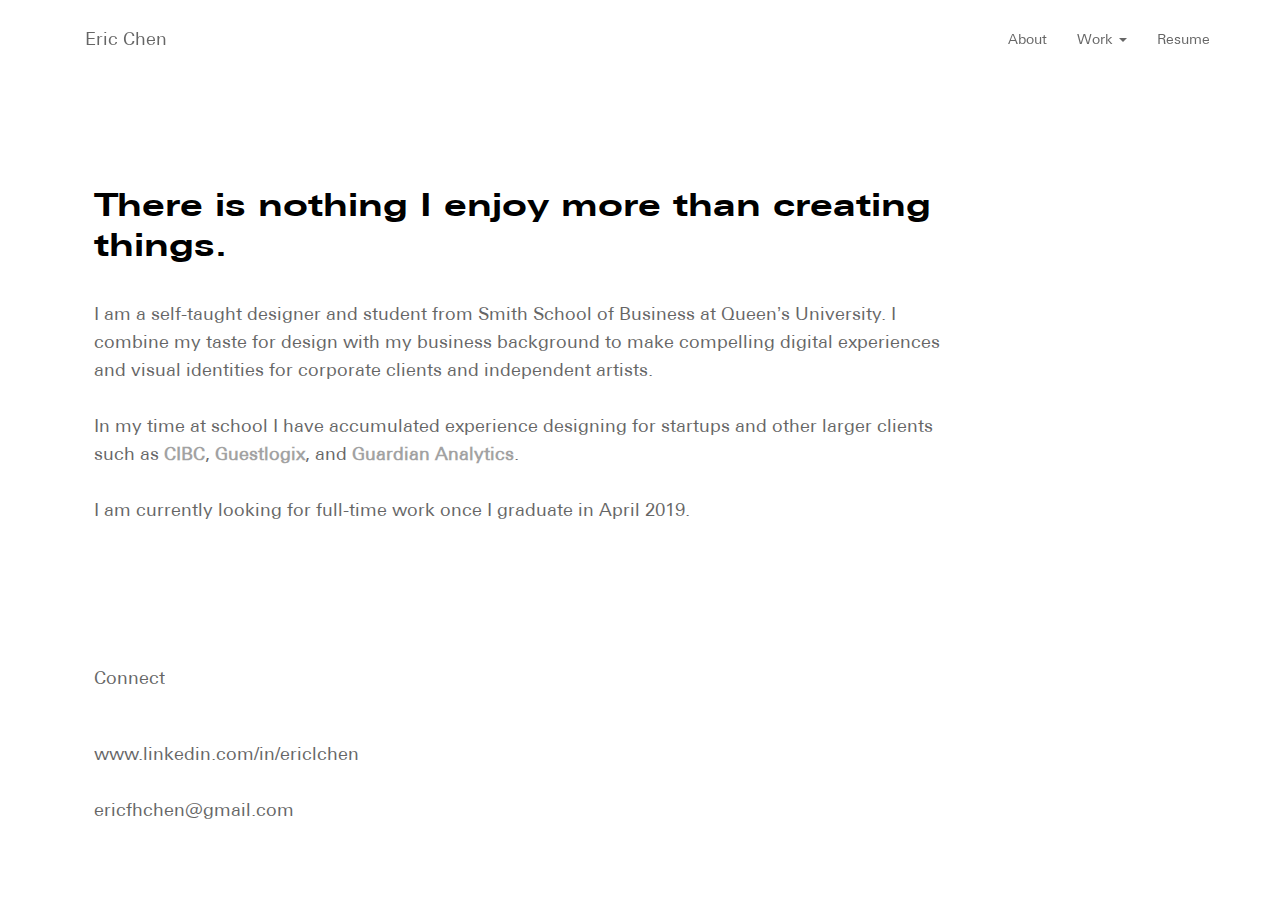
==== about.html @ c555c99b "FINAL V" ====
<!DOCTYPE html>
<html>
<head>
	<title>About – Eric Chen</title>

	<!-- css -->
	<link rel="stylesheet" href="https://maxcdn.bootstrapcdn.com/font-awesome/4.5.0/css/font-awesome.min.css">
	<link rel="stylesheet" type="text/css" href="css/bootstrap.min.css">

	<!-- viewport -->
	<meta name="viewport" content="width=device-width, initial-scale=1, maximum-scale=1">

	<!-- font -->
	<link href="css/font-face.css" rel="stylesheet">

	<!-- emoji -->
	<link href="https://afeld.github.io/emoji-css/emoji.css" rel="stylesheet">

	<!-- custom css -->
	<link rel="stylesheet" type="text/css" href="css/styles.css">

	<!-- favicon -->
	<link rel="shortcut icon" href="favicon.png">

	<style type="text/css">body{background-color: #ffffff}</style>

</head>
<body>

<!-- nav desktop -->	
	<nav id="navbar" class="nav navbar-fixed-top hidden-sm hidden-xs">
		<div class="container">
			<div class="navbar-header">
				<a class="navbar-brand transition" href="/">Eric Chen</a>
			</div>
			<!-- <li class="nav-item">
		        <a class="nav-link transition" href="about.html">About</a>
		    </li> -->
			<ul class="nav navbar-nav navbar-right">
				<li role="presentation"><a class="transition" href="about">About</a></li>
				<li class="dropdown" role="presentation"><a data-toggle="dropdown" class="transition dropdown-toggle" href="#work">Work <b class="caret"></b></a>
					<ul class="dropdown-menu">
						<li><a class="transition" href="smithspace">SmithSPACE</a></li>
						<li><a class="transition" href="guestlogix">Guestlogix</a></li>
						<li><a class="transition" href="lucy">LUCY</a></li>
						<li><a class="transition" href="for">FOR</a></li>
						<li><a class="transition" href="lw">LOSERS WEEPERS</a></li>
						<li><a class="transition" href="oligarchy">OLIGARCHY</a></li>
					</ul>
				</li>
				<li role="presentation"><a href="eric-chen-resume.pdf" target="_blank">Resume</a></li>
			</ul>
		</div>
	</nav>
<!-- end nav desktop -->

<!-- nav mobile -->
	<!-- The overlay -->
	<div id="myNav" class="overlay visible-sm visible-xs">

	  <!-- Button to close the overlay navigation -->
	  <a href="javascript:void(0)" class="closebtn displayaz" onclick="closeNav()">&times;</a>

	<!-- Overlay content -->
	  <div class="overlay-content">
	    <a class="transition displayaz" href="">Home</a>
	    <a class="transition displayaz" href="about">About</a>
	    <a id="mob-work" class="displayaz">Work</a>
	    	<ul id="mob-work-dropdown">
	    		<li><a class="transition" href="smithspace">SmithSPACE</a></li>
				<li><a class="transition" href="guestlogix">Guestlogix</a></li>
				<li><a class="transition" href="lucy">LUCY</a></li>
				<li><a class="transition" href="for">FOR</a></li>
				<li><a class="transition" href="lw">LOSERS WEEPERS</a></li>
				<li><a class="transition" href="oligarchy">OLIGARCHY</a></li>
	    	</ul>
	    <a class="transition displayaz" href="eric-chen-resume.pdf" target="_blank">Resume</a>
	  </div>

	</div>

	<!-- Use any element to open/show the overlay navigation menu -->
	<span onclick="openNav()" id="menuButton" class="hidden-lg hidden-md visible-xs visible-sm">
		<div class="bar1"></div>
		<div class="bar2"></div>
	</span>
<!-- end nav mobile -->

<!-- Main Content (About) -->
<div class="spacer-sm visible-xs"></div>		
<div class="spacer-md hidden-xs"></div>
		<div class="about container">
				<div class="inner-content">
					<div>
						<div class="section-title">
							<h1>There is nothing I enjoy more than creating things.</h1>
						</div>
						<p class="mute">I am a self-taught designer and student from Smith School of Business at Queen<span style="font-family: sans-serif;">’</span>s University. I combine my taste for design with my business background to make compelling digital experiences and visual identities for corporate clients and independent artists.</p> 
						<p class="mute">In my time at school I have accumulated experience designing for startups and other larger clients such as <b><a href="https://www.cibc.com" target="_blank">CIBC</a></b>, <b><a href="https://www.guestlogix.com/" target="_blank">Guestlogix</a></b>, and <b><a href="https://guardiananalytics.com/" target="_blank">Guardian Analytics</a></b>.</p>
						<p class="mute">I am currently looking for full-time work once I graduate in April 2019.</p>
						

						<!-- <a class="link link-hover" href="https://medium.com/@ericlchen" target="_blank">Read more of my writing on Medium </a> -->
						<!-- <div class="icon-row">
							<a href="https://www.linkedin.com/in/ericlchen" target="_blank" class="icon-linkedin"></a>
							<a href="mailto:ericfhchen@gmail.com?Subject=Hello!" target="_blank" class="icon-mail"></a>
							<a href="https://medium.com/@ericlchen" target="_blank" class="icon-medium"></a>	
						</div>		 -->

						<div class="spacer-sm"></div>

						<p class="mute">Connect</p>
						<br>
						<p>
							<a href="https://www.linkedin.com/in/ericlchen" target="_blank">www.linkedin.com/in/ericlchen</a>
							<br><br>
							<a href="mailto:ericfhchen@gmail.com">ericfhchen@gmail.com</a>
						</p>
		
						
						


					</div>

				</div>
		</div>


		</div>

<!-- End Main Content (About) -->

<div class="spacer-xs visible-xs"></div>		
<div class="spacer-xs visible-xs"></div>		

<!-- Footer -->
<div id="footer">

</div>	
<!-- End Footer -->

<!-- JQuery & JS -->
<script type="text/javascript" src="js/jquery-3.1.0.min.js"></script>
<script type="text/javascript" src="js/bootstrap.min.js"></script>
<script type="text/javascript" src="js/nav.js"></script>
<script type="text/javascript" src="js/js.js"></script>

</body>
</html>
---- css/font-face.css ----
/*Body Light*/
@font-face {
	font-family: 'body-light-ext';
	src: url(../fonts/body-light-ext.woff);
}

/*Body Regular*/
@font-face {
	font-family: 'body-regular';
	src: url(../fonts/body-regular.woff);
}

/*Body Medium*/
@font-face {
	font-family: 'body-regular-ext';
	src: url(../fonts/body-regular-ext.woff);
}


/*Body Bold*/
@font-face {
	font-family: 'body-bold-ext';
	src: url(../fonts/body-bold-ext.woff);
}
---- css/styles.css ----
/*Global CSS*/
body {
	font-family: body-regular, 'Roboto', sans-serif;
    background-color: #000000;
    z-index: 1;
    color: #ffffff;
}

.spacer-xs {
    height: 1em;
    pointer-events: none;
}

.spacer-sm {
    height: 8em;
    pointer-events: none;
}

.spacer-md {
    height: 12em;
    pointer-events: none;
}

.spacer-lg {
    height: 16em;
    pointer-events: none;
}

.spacer-xl {
    height: 20em;
    pointer-events: none;
}

@white: #ffffff;

/*Icons*/
.icon-linkedin {
    background-image: url("../icons/linkedin.svg");
    background-size: cover;
    background-repeat: no-repeat;
    height: 36px;
    width: 36px;
    display: inline-block;
    margin-right: 16px;
}

.icon-mail {
    background-image: url("../icons/mail.svg");
    background-size: cover;
    background-repeat: no-repeat;
    height: 36px;
    width: 36px;
    display: inline-block;
    margin-right: 16px;
}

.icon-medium {
    background-image: url("../icons/medium.svg");
    background-size: cover;
    background-repeat: no-repeat;
    height: 36px;
    width: 36px;
    display: inline-block;
    margin-right: 16px;
}

/*Fade Transition*/
.container {
    animation: myfadeInAnimation 0.4s;
}

@keyframe myfadeInAnimation {
    from {opacity: 0;}
    to {opacity: 1;}
}
@-webkit-keyframes myfadeInAnimation {
    from {opacity: 0;}
    to {opacity: 1;}
}

/*Font Styling*/
h1 {
	font-family: body-bold-ext, 'Roboto', sans-serif;
    font-style: normal;
    font-weight: 500;
    line-height: 64px;
    font-size: 48px;
}

h2 {
    font-family: body-regular-ext, sans-serif;
    font-style: normal;
    font-weight: 500;
    line-height: 36px;
    font-size: 36px;
}

p, li {
	font-family: body-regular, sans-serif;
    font-style: normal;
    font-weight: 200;
    line-height: 27px;
    font-size: 18px;
    /*letter-spacing: 0.02em;*/
}

a {
    color: #fff;
    text-decoration: none;
    opacity: 0.6;
    transition: all .3s ease-in-out;
   -moz-transition: all .3s ease-in-out;
   -webkit-transition: all .3s ease-in-out;
}

b {
    font-weight: 700;
}

.mute {
    opacity: 0.6 !important;
}

.tags {
    font-size: 12px;
    letter-spacing: 0.12em;
    text-transform: uppercase;
    opacity: 0.4;
    font-weight: 200;
    line-height: 36px;
}

.blockquote {
    font-weight: 700;
}

.caption {
    text-align: center;
    font-size: 14px !important;
    margin-top: 8px !important;
}


@media screen and (max-width: 768px) {
    h2 {
        line-height: 48px;
        font-size: 28px
    }

    p {
        font-size: 18px;
        letter-spacing: 0.025em;
    }

    .tags {
        line-height: 24px;
    }
}


/*Link CSS*/
a:hover {
    opacity: 1;
    color:#000;
}

/*.link {
    color: #fff;
    opacity: 1;
    display: inline-block;
    position: relative;
    text-decoration: none;
}*/
/*
.work-link {
    position: relative;
    display: block;
    margin-top: 2em;
}*/
 


/*Nav CSS*/

#navbar {
    padding: 16px 0;
    background-color: rgba(0,0,0,0);
    transition: background-color 0.7s ease 0s;
    clear: both;
}

#navbar.filled {
    background-color: rgba(255,255,255,1);
    box-shadow: ;
    transition: background-color 0.5s ease 0s;
}

.body-article #navbar {
    background-color: #fff;
}

.navbar-nav>li.active>a, .navbar-nav>li.active>a:focus, .navbar-nav>li.active>a:hover {
	color: #000000;
	background: none;
}

.navbar-nav>li>a {
	color: #000000;
}

.navbar-nav>li>a:hover, .navbar-nav>li>a:focus {
	background: none;
	color: #000000;
    -webkit-transition: color .3s ease-in-out;
    -moz-transition: color .3s ease-in-out;
    -o-transition: color .3s ease-in-out;
    transition: color .3s ease-in-out;
}

.navbar-nav>li {
    font-size: 14px;
}

.navbar-brand {
    color: #000000;
}

.active {
    opacity: 1;
}

.dropdown-menu {
    position: absolute;
    visibility: hidden;
    opacity: 0;
    display: block;
    background-color: #0C0C0C;
    -webkit-transition: opacity .3s, visibility .3s;
    transition: opacity .3s, visibility .3s;
}

.dropdown:hover .dropdown-menu {
    visibility: visible;
    opacity: 1;
}

.dropdown-menu>li {
    padding-top: 6px;
    padding-bottom: 6px;
}

.dropdown-menu>li>a {
    color: #fff;
    font-size: 14px;
    font-weight: 200;
}

.dropdown-menu>li>a:hover {
    background: none;
    color: #fff;
    opacity: 1;
}

/*Main Content CSS*/

/*Hero CSS*/
.hero {
    height: 70vh;
    width: 100%;
    background: #ffffff;
    color: #000;
}

.hero.container {
    padding: 0 13.5%;
    display: flex;
    align-items: center;
    align-content: center;
}

.inner-content {
    height: 100%;
    max-width: 75%;
    display: flex;
    align-items: center;
    align-content: center;
    padding-bottom: 6%;
    margin: 0 24px;
}

.inner-content p {
    font-family: 'body-regular';
    line-height: 32px;
}


@media screen and (max-width: 768px) {
    .hero {
        height: 100vh;
    }

    .hero.container {
        padding: 0 10%;
    }

    .hero p {
        line-height: 28px;
        margin-bottom: 6px;
    } 

    .inner-content {
        max-width: 100%;
        margin: 0;
    }
}


/*Main Content (Work) CSS*/
#work {
    z-index: 1;
    overflow: visible;
}

.bgContainer {
    overflow: visible;
    background-image: url(../img/bg-opacity.png);
    background-repeat: no-repeat;
    background-size: cover;
}

.work {
    display: inline-block;
    margin-top: -20%;
    max-width: 500px;
    max-height: 500px;
}

.work a {
    opacity: 1 !important;
    border-radius: 5px;
}

.work-img {
    max-width: 500px;
    width: auto;
    height: auto;
    border-radius: 3px;
    -webkit-box-shadow: 0 1px 3px rgba(0, 0, 0, 0.12), 0 1px 2px rgba(0, 0, 0, 0.24);
    -moz-box-shadow: 0 1px 3px rgba(0, 0, 0, 0.12), 0 1px 2px rgba(0, 0, 0, 0.24);
    -ms-box-shadow: 0 1px 3px rgba(0, 0, 0, 0.12), 0 1px 2px rgba(0, 0, 0, 0.24);
    -o-box-shadow: 0 1px 3px rgba(0, 0, 0, 0.12), 0 1px 2px rgba(0, 0, 0, 0.24);
    box-shadow: 0 1px 3px rgba(0, 0, 0, 0.12), 0 1px 2px rgba(0, 0, 0, 0.24);
    -webkit-transition: all 0.25s ease-in-out;
    -moz-transition: all 0.25s ease-in-out;
    -ms-transition: all 0.25s ease-in-out;
    -o-transition: all 0.25s ease-in-out;
    transition: all 0.25s ease-in-out;
}

.work-img:hover {
  -webkit-box-shadow: 0 5px 40px rgba(0, 0, 0, 0.19), 0 5px 20px rgba(0, 0, 0, 0.23);
  -moz-box-shadow: 0 5px 40px rgba(0, 0, 0, 0.19), 0 5px 20px rgba(0, 0, 0, 0.23);
  -ms-box-shadow: 0 5px 40px rgba(0, 0, 0, 0.19), 0 5px 20px rgba(0, 0, 0, 0.23);
  -o-box-shadow: 0 5px 40px rgba(0, 0, 0, 0.19), 0 5px 20px rgba(0, 0, 0, 0.23);
  box-shadow: 0 5px 40px rgba(0, 0, 0, 0.19), 0 5px 20px rgba(0, 0, 0, 0.23);
  opacity: 0.9;
}

.work .work-desc {
    font-weight: 700;
    line-height: 12px;
    font-size: 20px;
    text-decoration: none;
    color: #fff;
    margin-top: 20px;
}

.work .work-desc p {
    margin-bottom: 2px;
}

.work .work-desc-title {
    font-family: 'body-regular-ext';
}

.work .work-desc .mute {
    font-family: body-regular, 'Roboto', sans-serif;
    font-size: 16px;
}

#work-2, #work-4, #work-6 {
    float: right;
}

@media screen and (max-width: 1200px) {
    .work {
        margin-top: -25%;
    }

    .work-img {
        max-width: 400px;
    }
}

@media screen and (max-width: 992px) {
    .work {
        margin-top: -30%;
    }

    .work-img {
        max-width: 325px;
    }
}

@media screen and (max-width: 768px) {
    #work {
        z-index: 0;
        overflow: hidden
    }

    .container {
        padding: 0 24px;
    }

    .work {
        display: block;
        text-align: center;
        margin: 0;
        max-width: 100%;
    }

    .work-img {
        width: 100%;
        height: auto;
    }

    .work .work-desc {
        float:none;
        max-width: 325px;
        text-align: left;
        margin: 0 auto;
        margin-top: 16px;
    }

    .work .work-desc .mute {
        font-size: 14px;
    }

    #work-2 .work-img {
        float: left;
    }

    #work-2 .work-desc {
        float: right;
    }
    
}

/*Footer CSS*/
#footer {
    background-color: #000;
    color: #fff;
}

@media screen and (min-width: 768px) {
    #footer .footer-container {
        display: flex;
        justify-content: space-between;
        padding: 0;
    }

    #footer p.section-title {
        text-align: left;
    }

    #footer .work, #footer .work-img {
        margin: 0 auto;
        max-width: 200px;
        max-height: 200px;
    }

    #footer .work {
        margin: 0 auto;
    }
}

/*Main Content (About) CSS*/
.about {
    max-height: 100vh;
    color: #000000;
}

.about .bgHero {
    -moz-transform: scaleX(-1);
    -o-transform: scaleX(-1);
    -webkit-transform: scaleX(-1);
    transform: scaleX(-1);
    filter: FlipH;
    -ms-filter: "FlipH"; /*To Flip The Image Horizontally*/
    background-position-x: 0%;
    background-position-y: 100%;
    background-repeat: no-repeat;
    width: 100%;
    background-size: contain;
    float: right;
    /*opacity: 0.1;*/
    overflow: visible;
    position: absolute;
    top: 0;
    right: 0;
    z-index: -1;
}


.about h1 {
    font-size: 32px !important;
    line-height: 40px;
}

.about p {
    line-height: 28px;
    margin-bottom: 28px;
    font-size: 18px;
}

.about a, .article a {
    text-decoration: none;
    color: #000000;
}

.about .section-title {
    margin-bottom: 32px;
}

.about .work-link {
    margin-top: 3em;
}

@media screen and (max-width: 768px) {
    .about {
        max-height: 100%;
    }

    .about .inner-content {
        max-width: 100%;
    }

    .container {
        padding: 0 36px;
    }

    .about .bgHero {
        background-size: cover;
    }

    .about h1 {
        font-size: 36px;
    }

    .about a {
        opacity: 1;
    }
    
}

/*Case Study Article CSS*/
.body-article {
    background-color: #fff;
    color: #000;
}

.article {
    margin-top: 82px;
}

.article.container {
    width: 60%;
    overflow: visible;
}

.body-article .hero.container {
    background-size: contain;
    background-repeat: no-repeat;
    background-position: center center;
}

.body-article .hero.container .section-title {
    color: #fff;
}

.article .inner-content {
    max-width: 100%;
}

.article-img {
    max-width: 40%;
    display: inline-block;
    margin: 0 auto;
}

.article-img-mob {
    max-width: 75%;
    display: block;
    margin: 0 auto;
    margin-bottom: 24px;
}

.img-container {
    display: flex;
    align-content: center;
    align-items: center;
}

iframe {
    display: block;
    margin: 0 auto;
}

.article .work-link {
    text-align: right;
}

.article h1 {
    font-size: 36px;
}

.article p, .article li {
    font-size: 18px;
    line-height: 32px;
    margin-bottom: 28px;
    opacity: 0.9;
}

.section-title .subheading {
    font-family: 'body-regular-ext'
}

.section-title p {
    font-family: 'body-bold-ext';
    font-size: 24px;
    margin-top: 20px;
    margin-bottom: 0 !important;
    opacity: 1 !important;
}

.section-subtitle p {
    font-size: 20px;
    margin-bottom: 12px !important;
}

.article .inner-content, .article .inner-content div {
    padding-left: 0;
    width: 100%;
}

@media screen and (max-width: 786px) {
    .body-article .hero.container {
        background-size: auto;
        padding: 0;
    }

    .body-article .hero.container .section-title {
        margin: 0 24px;
    }

    .body-article .hero.container .section-title h1 {
        font-size: 32px;
        line-height: 48px;
    }

    .body-article .hero.container .section-title p {
        font-size: 18px;
        line-height: 28px;
    }

    .article {
        margin-top: 32px;
    }

    .article iframe {
        width: 90%;
    }

    .article.container {
        width: 100%;
        padding: 0 24px;
    }

    .article.container .inner-content {
        margin: 0;
    }

    .article-img-mob {
        max-width: 100%;
        width: 100%;
    }

    .article h1 {
        font-size: 32px;
        line-height: 56px;
    }

    .article p {
        font-size: 16px;
        line-height: 28px;
        margin-bottom: 28px;
        opacity: 0.9;
    }

    .article a {
        text-align: left;
    }

    .section-title p {
        font-size: 24px;
        line-height: 36px;
        margin-top: 20px;
        margin-bottom: 0 !important;
        opacity: 0.6;
    }

}
/*-----------------------------------*/
/*-----------------------------------*/
/*-----------------------------------*/
/*START OLD CSS*/
/*-----------------------------------*/
/*-----------------------------------*/
/*-----------------------------------*/

/*Mobile Nav CSS*/

/* The Overlay (background) */
.overlay {
    /* Height & width depends on how you want to reveal the overlay */    
    height: 100%;
    width: 100%;
    opacity: 0; /*opacity starts at 0, on click it turns to 1*/
    position: fixed; /* Stay in place */
    z-index: -1; /* Sit on top */
    left: 0;
    top: 0;
    background-color: #000000; /* fallback color */
    background-color: rgba(0,0,0, 0.95); /* w/opacity */
    overflow-x: hidden; /* Disable horizontal scroll */
    transition: 0.5s; /* 0.5 second transition effect to slide in or slide down the overlay (height or width, depending on reveal) */
}

/* Position the content inside the overlay */
.overlay-content {
    position: relative;
    top: 25%; /* 25% from the top */
    width: 100%; /* 100% width */
    text-align: center; /* Centered text/links */
    margin-top: 30px; /* 30px top margin to avoid conflict with the close button on smaller screens */
}

/* The navigation links inside the overlay */
.overlay a {
    padding: 5px;
    margin-top: 15px;
    margin-bottom: 15px;
    text-decoration: none;
    font-size: 20px;
    color: #fff;
    display: none;  /*Display block instead of inline */
    transition: 0.3s; /* Transition effects on hover (color) */
}

/* When you mouse over the navigation links, change their color */
.overlay a:hover, .overlay a:focus {
    color: #ffffff;
}

/* Position the close button (top right corner) */
.closebtn {
    position: absolute;
    top: 4px;
    right: 36px;
    font-size: 32px !important;
    margin: 0 !important;
}

/*Mobile Dropdown CSS*/
#mob-work-dropdown {
    list-style: none;
    width: 40%;
    text-align: left;
    display: none;
    margin: 0 auto;
    padding-left: 72px;
}

#mob-work-dropdown li a {
    font-size: 16px;
}


/* When the height of the screen is less than 450 pixels, change the font-size of the links and position the close button again, so they don't overlap */
@media screen and (max-height: 450px) {
    .overlay a {font-size: 20px}
    .closebtn {
        font-size: 40px !important;
        top: 15px;
        right: 35px;
    }
}

#menuButton {
    position: fixed;
    top: 25px;
    left: 25px;
    z-index: 1000;
    cursor: pointer;
}


.bar1 {
    width: 30px;
    background-color: #B8B8B8;
    height: 3px;
    border-radius: 10px;
    margin-bottom: 5px;
}

.bar2 {
    width: 23px;
    background-color: #B8B8B8;
    height: 3px;
    border-radius: 10px;
    margin-bottom: 5px;
}
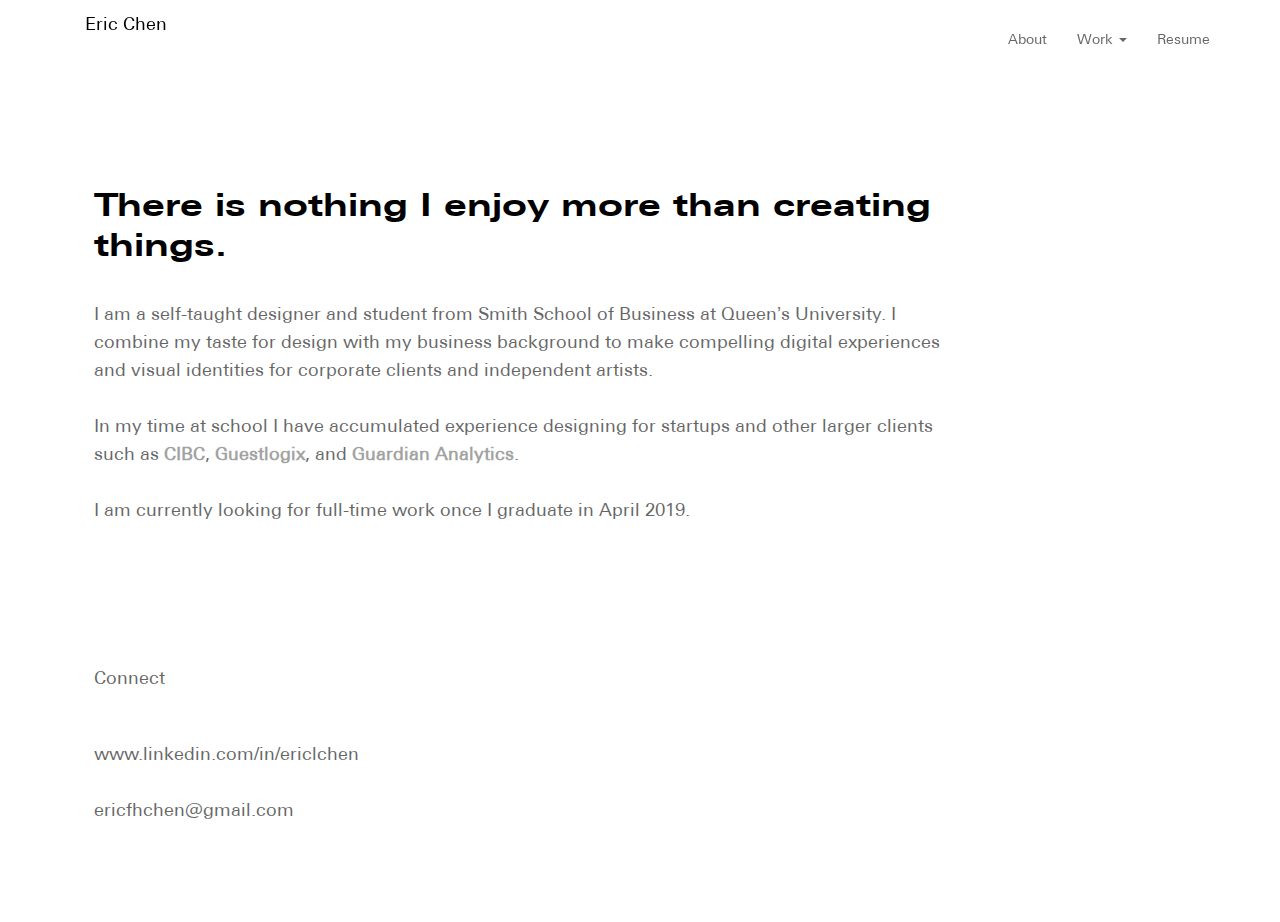
==== commit d0861fef: "navbar branding and home link fixes" ====
--- a/about.html
+++ b/about.html
@@ -63,7 +63,7 @@
 
 	<!-- Overlay content -->
 	  <div class="overlay-content">
-	    <a class="transition displayaz" href="">Home</a>
+	    <a class="transition displayaz" href="/">Home</a>
 	    <a class="transition displayaz" href="about">About</a>
 	    <a id="mob-work" class="displayaz">Work</a>
 	    	<ul id="mob-work-dropdown">
--- a/css/styles.css
+++ b/css/styles.css
@@ -223,6 +223,15 @@
 
 .navbar-brand {
     color: #000000;
+    padding-top: 0;
+}
+
+.navbar-brand img {
+    max-height: 50px;
+}
+
+a.navbar-brand {
+    opacity: 1;
 }
 
 .active {
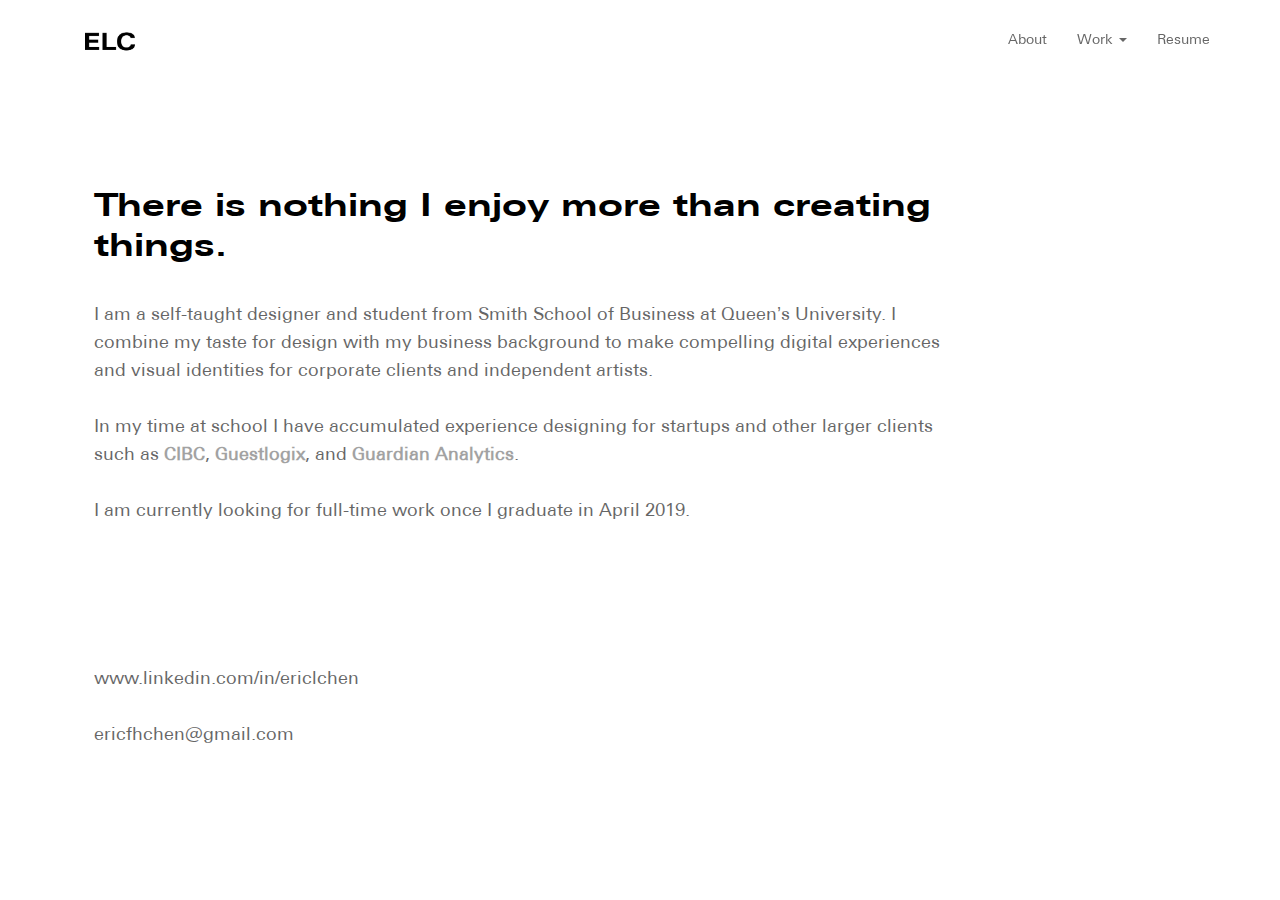
==== commit a95d80f7: "fixed navbar brand" ====
--- a/about.html
+++ b/about.html
@@ -31,7 +31,7 @@
 	<nav id="navbar" class="nav navbar-fixed-top hidden-sm hidden-xs">
 		<div class="container">
 			<div class="navbar-header">
-				<a class="navbar-brand transition" href="/">Eric Chen</a>
+				<a class="navbar-brand transition" href="/"><img src="brand.png"></a>
 			</div>
 			<!-- <li class="nav-item">
 		        <a class="nav-link transition" href="about.html">About</a>
@@ -109,8 +109,7 @@
 
 						<div class="spacer-sm"></div>
 
-						<p class="mute">Connect</p>
-						<br>
+<!-- 						<p class="mute">Connect</p> -->
 						<p>
 							<a href="https://www.linkedin.com/in/ericlchen" target="_blank">www.linkedin.com/in/ericlchen</a>
 							<br><br>
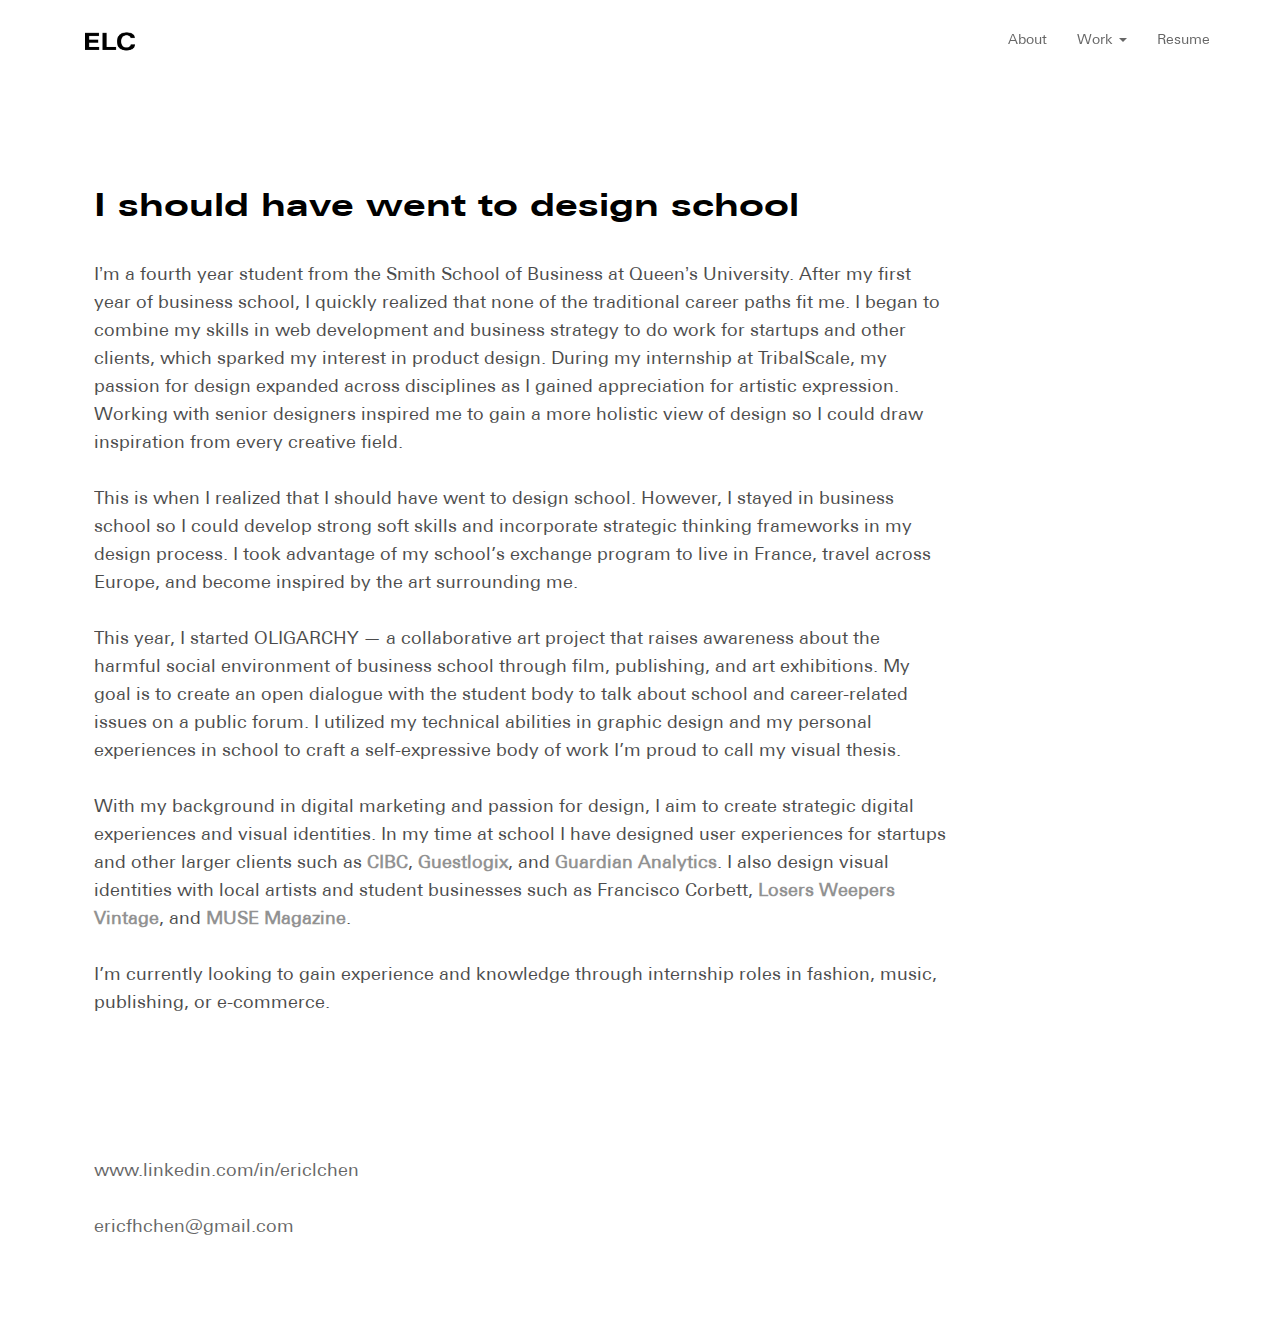
==== commit caa7f297: "new about page" ====
--- a/about.html
+++ b/about.html
@@ -93,11 +93,16 @@
 				<div class="inner-content">
 					<div>
 						<div class="section-title">
-							<h1>There is nothing I enjoy more than creating things.</h1>
+							<h1>I should have went to design school</h1>
 						</div>
-						<p class="mute">I am a self-taught designer and student from Smith School of Business at Queen<span style="font-family: sans-serif;">’</span>s University. I combine my taste for design with my business background to make compelling digital experiences and visual identities for corporate clients and independent artists.</p> 
-						<p class="mute">In my time at school I have accumulated experience designing for startups and other larger clients such as <b><a href="https://www.cibc.com" target="_blank">CIBC</a></b>, <b><a href="https://www.guestlogix.com/" target="_blank">Guestlogix</a></b>, and <b><a href="https://guardiananalytics.com/" target="_blank">Guardian Analytics</a></b>.</p>
-						<p class="mute">I am currently looking for full-time work once I graduate in April 2019.</p>
+						<p class="mute">I<span style="font-family: sans-serif;">’</span>m a fourth year student from the Smith School of Business at Queen<span style="font-family: sans-serif;">’</span>s University. After my first year of business school, I quickly realized that none of the traditional career paths fit me. I began to combine my skills in web development and business strategy to do work for startups and other clients, which sparked my interest in product design. During my internship at TribalScale, my passion for design expanded across disciplines as I gained appreciation for artistic expression. Working with senior designers inspired me to gain a more holistic view of design so I could draw inspiration from every creative field. </p> 
+						<p class="mute">This is when I realized that I should have went to design school. However, I stayed in business school so I could develop strong soft skills and incorporate strategic thinking frameworks in my design process. I took advantage of my school’s exchange program to live in France, travel across Europe, and become inspired by the art surrounding me. </p>
+
+						<p class="mute">This year, I started OLIGARCHY — a collaborative art project that raises awareness about the harmful social environment of business school through film, publishing, and art exhibitions. My goal is to create an open dialogue with the student body to talk about school and career-related issues on a public forum. I utilized my technical abilities in graphic design and my personal experiences in school to craft a self-expressive body of work I’m proud to call my visual thesis.</p>
+
+						<p class="mute">With my background in digital marketing and passion for design, I aim to create strategic digital experiences and visual identities. In my time at school I have designed user experiences for startups and other larger clients such as <b><a href="https://www.cibc.com" target="_blank">CIBC</a></b>, <b><a href="https://www.guestlogix.com/" target="_blank">Guestlogix</a></b>, and <b><a href="https://guardiananalytics.com/" target="_blank">Guardian Analytics</a></b>. I also design visual identities with local artists and student businesses such as Francisco Corbett, <b><a href="http://losersweepersvintage.com" target="_blank">Losers Weepers Vintage</a></b>, and <b><a href="http://www.muse-magazine.com" target="_blank">MUSE Magazine</a></b>. </p>
+
+						<p class="mute">I’m currently looking to gain experience and knowledge through internship roles in fashion, music, publishing, or e-commerce.</p>
 						
 
 						<!-- <a class="link link-hover" href="https://medium.com/@ericlchen" target="_blank">Read more of my writing on Medium </a> -->
--- a/css/styles.css
+++ b/css/styles.css
@@ -118,7 +118,7 @@
 }
 
 .mute {
-    opacity: 0.6 !important;
+    opacity: 0.7 !important;
 }
 
 .tags {
@@ -231,7 +231,7 @@
 }
 
 a.navbar-brand {
-    opacity: 1;
+    opacity: 1 ;
 }
 
 .active {
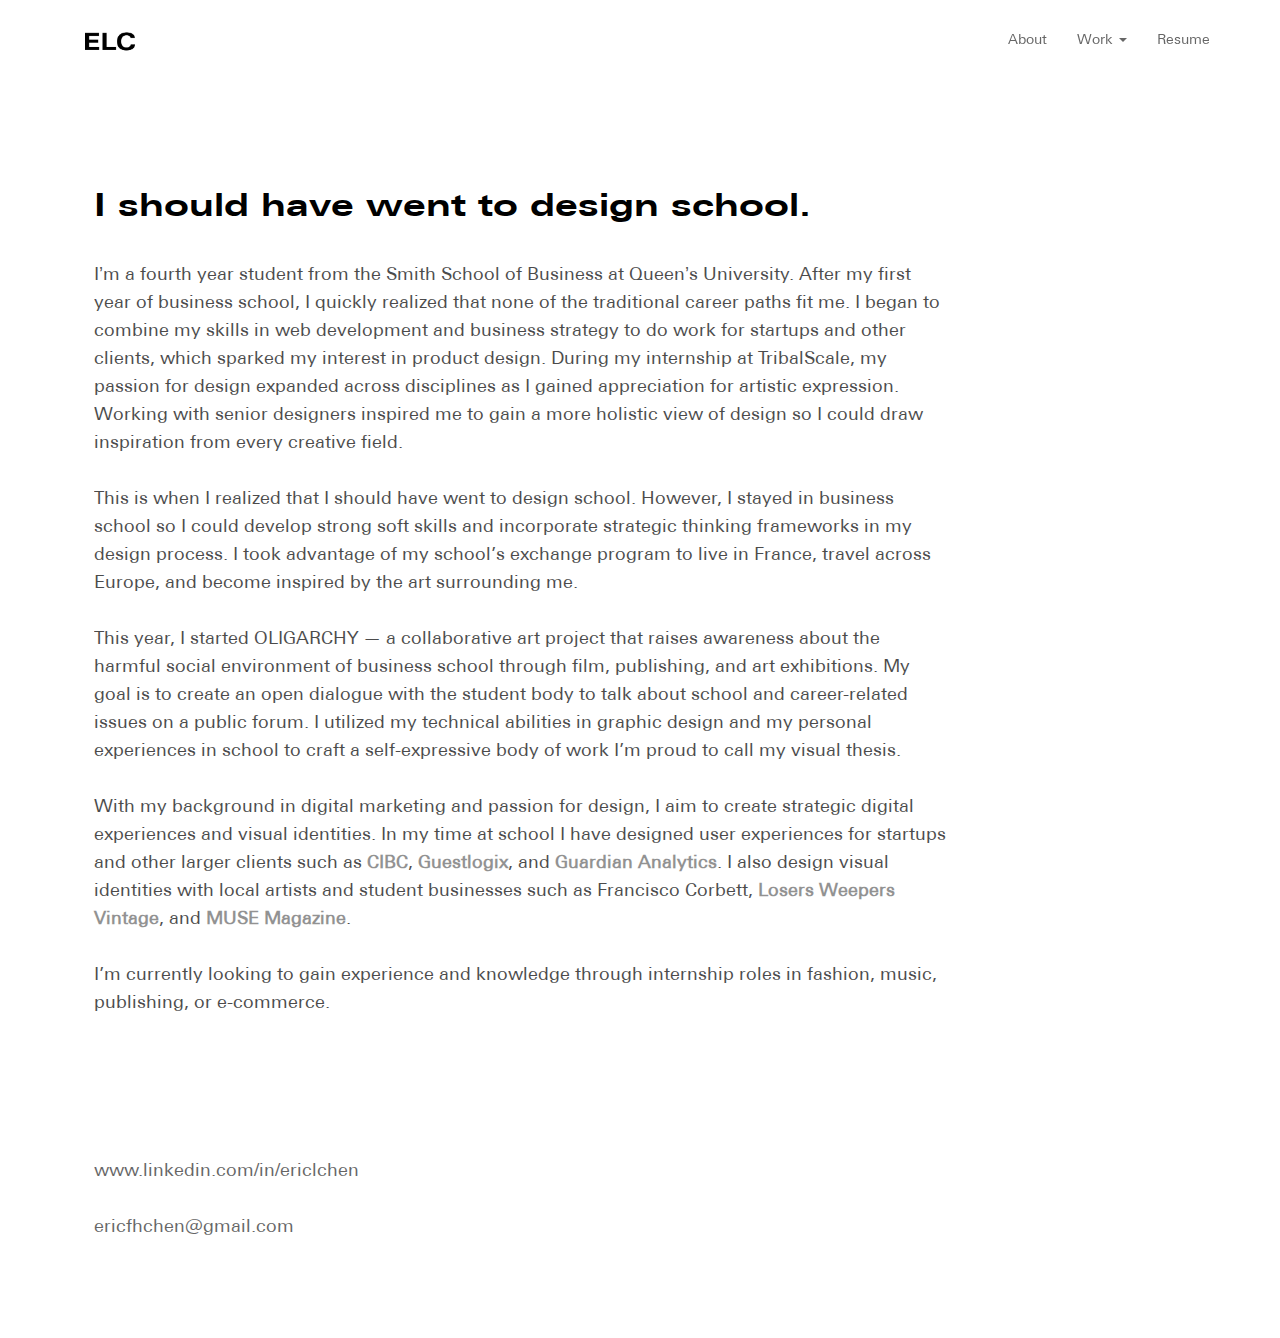
==== commit d2bccdd2: "added period" ====
--- a/about.html
+++ b/about.html
@@ -93,7 +93,7 @@
 				<div class="inner-content">
 					<div>
 						<div class="section-title">
-							<h1>I should have went to design school</h1>
+							<h1>I should have went to design school.</h1>
 						</div>
 						<p class="mute">I<span style="font-family: sans-serif;">’</span>m a fourth year student from the Smith School of Business at Queen<span style="font-family: sans-serif;">’</span>s University. After my first year of business school, I quickly realized that none of the traditional career paths fit me. I began to combine my skills in web development and business strategy to do work for startups and other clients, which sparked my interest in product design. During my internship at TribalScale, my passion for design expanded across disciplines as I gained appreciation for artistic expression. Working with senior designers inspired me to gain a more holistic view of design so I could draw inspiration from every creative field. </p> 
 						<p class="mute">This is when I realized that I should have went to design school. However, I stayed in business school so I could develop strong soft skills and incorporate strategic thinking frameworks in my design process. I took advantage of my school’s exchange program to live in France, travel across Europe, and become inspired by the art surrounding me. </p>
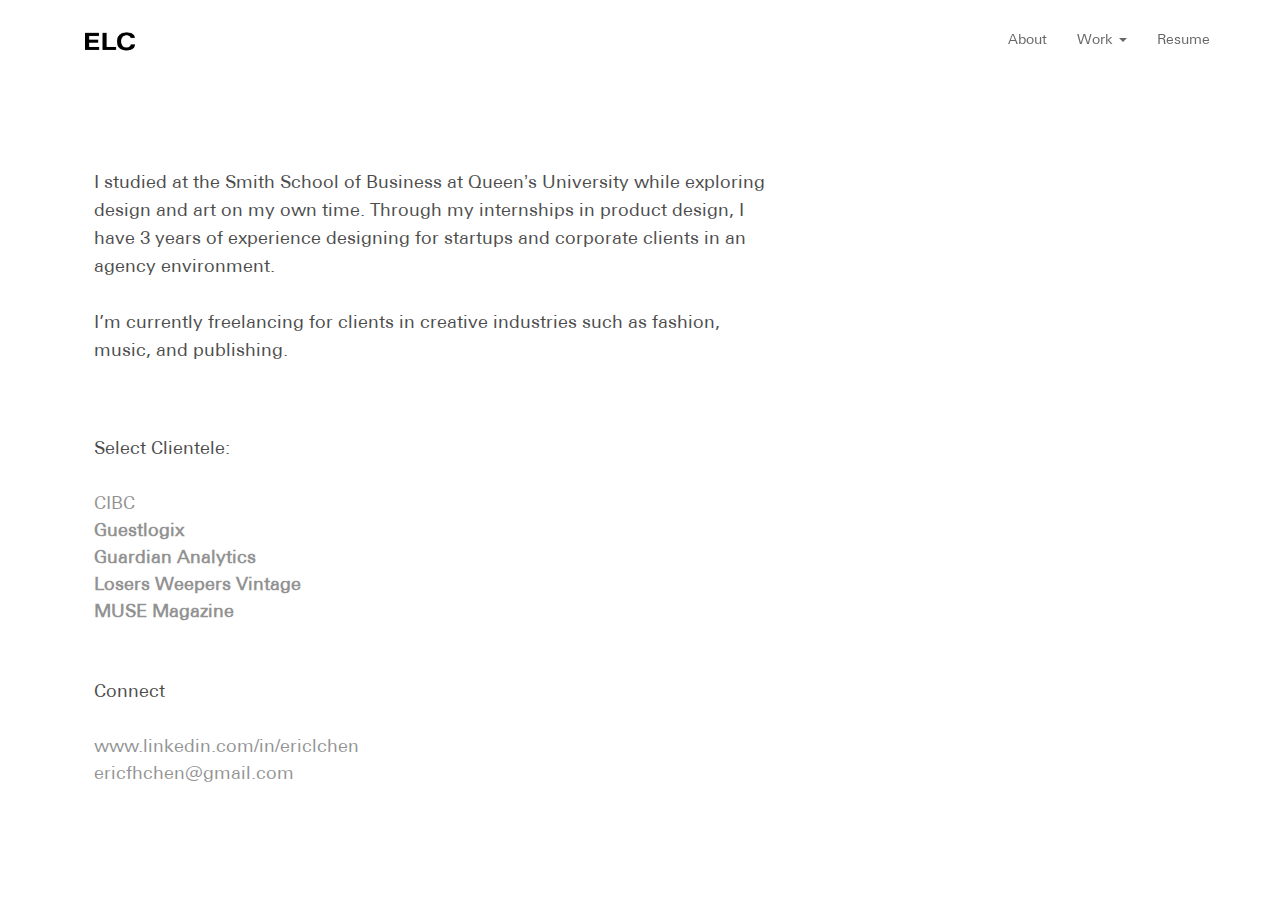
==== commit 49eb6641: "copy changes and new resume" ====
--- a/about.html
+++ b/about.html
@@ -3,6 +3,16 @@
 <head>
 	<title>About – Eric Chen</title>
 
+	<!-- Global site tag (gtag.js) - Google Analytics -->
+	<script async src="https://www.googletagmanager.com/gtag/js?id=UA-134609358-1"></script>
+	<script>
+	  window.dataLayer = window.dataLayer || [];
+	  function gtag(){dataLayer.push(arguments);}
+	  gtag('js', new Date());
+
+	  gtag('config', 'UA-134609358-1');
+	</script>
+	
 	<!-- css -->
 	<link rel="stylesheet" href="https://maxcdn.bootstrapcdn.com/font-awesome/4.5.0/css/font-awesome.min.css">
 	<link rel="stylesheet" type="text/css" href="css/bootstrap.min.css">
@@ -45,7 +55,7 @@
 						<li><a class="transition" href="lucy">LUCY</a></li>
 						<li><a class="transition" href="for">FOR</a></li>
 						<li><a class="transition" href="lw">LOSERS WEEPERS</a></li>
-						<li><a class="transition" href="oligarchy">OLIGARCHY</a></li>
+						<li><a class="transition" href="oligarchy-thesis">OLIGARCHY</a></li>
 					</ul>
 				</li>
 				<li role="presentation"><a href="eric-chen-resume.pdf" target="_blank">Resume</a></li>
@@ -72,7 +82,7 @@
 				<li><a class="transition" href="lucy">LUCY</a></li>
 				<li><a class="transition" href="for">FOR</a></li>
 				<li><a class="transition" href="lw">LOSERS WEEPERS</a></li>
-				<li><a class="transition" href="oligarchy">OLIGARCHY</a></li>
+				<li><a class="transition" href="oligarchy-thesis">OLIGARCHY</a></li>
 	    	</ul>
 	    <a class="transition displayaz" href="eric-chen-resume.pdf" target="_blank">Resume</a>
 	  </div>
@@ -91,35 +101,36 @@
 <div class="spacer-md hidden-xs"></div>
 		<div class="about container">
 				<div class="inner-content">
-					<div>
+					<div><!-- 
 						<div class="section-title">
 							<h1>I should have went to design school.</h1>
-						</div>
-						<p class="mute">I<span style="font-family: sans-serif;">’</span>m a fourth year student from the Smith School of Business at Queen<span style="font-family: sans-serif;">’</span>s University. After my first year of business school, I quickly realized that none of the traditional career paths fit me. I began to combine my skills in web development and business strategy to do work for startups and other clients, which sparked my interest in product design. During my internship at TribalScale, my passion for design expanded across disciplines as I gained appreciation for artistic expression. Working with senior designers inspired me to gain a more holistic view of design so I could draw inspiration from every creative field. </p> 
-						<p class="mute">This is when I realized that I should have went to design school. However, I stayed in business school so I could develop strong soft skills and incorporate strategic thinking frameworks in my design process. I took advantage of my school’s exchange program to live in France, travel across Europe, and become inspired by the art surrounding me. </p>
+						</div> -->
+						<p class="mute">I studied at the Smith School of Business at Queen<span style="font-family: sans-serif;">’</span>s University while exploring design and art on my own time. Through my internships in product design, I have 3 years of experience designing for startups and corporate clients in an agency environment. 
 
-						<p class="mute">This year, I started OLIGARCHY — a collaborative art project that raises awareness about the harmful social environment of business school through film, publishing, and art exhibitions. My goal is to create an open dialogue with the student body to talk about school and career-related issues on a public forum. I utilized my technical abilities in graphic design and my personal experiences in school to craft a self-expressive body of work I’m proud to call my visual thesis.</p>
+						<p class="mute">I’m currently freelancing for clients in creative industries such as fashion, music, and publishing.</p>
+						
+						<div class="spacer-xs"></div>
+						<div class="spacer-xs"></div>
+						<div class="spacer-xs"></div>
+						
+						<p class="mute">Select Clientele:</p>
+						<ul>
+							<li class="mute"><a href="https://www.cibc.com" target="_blank">CIBC</a></li>
+							<li class="mute"><b><a href="https://www.guestlogix.com/" target="_blank">Guestlogix</a></b></li>
+							<li class="mute"><b><a href="https://guardiananalytics.com/" target="_blank">Guardian Analytics</a></b></li>
+							<li class="mute"><b><a href="http://losersweepersvintage.com" target="_blank">Losers Weepers Vintage</a></b></li>
+							<li class="mute"><b><a href="http://www.muse-magazine.com" target="_blank">MUSE Magazine</a></b></li>
+						</ul>
+						<div class="spacer-xs"></div>
+						<div class="spacer-xs"></div>
+						<div class="spacer-xs"></div>
 
-						<p class="mute">With my background in digital marketing and passion for design, I aim to create strategic digital experiences and visual identities. In my time at school I have designed user experiences for startups and other larger clients such as <b><a href="https://www.cibc.com" target="_blank">CIBC</a></b>, <b><a href="https://www.guestlogix.com/" target="_blank">Guestlogix</a></b>, and <b><a href="https://guardiananalytics.com/" target="_blank">Guardian Analytics</a></b>. I also design visual identities with local artists and student businesses such as Francisco Corbett, <b><a href="http://losersweepersvintage.com" target="_blank">Losers Weepers Vintage</a></b>, and <b><a href="http://www.muse-magazine.com" target="_blank">MUSE Magazine</a></b>. </p>
-
-						<p class="mute">I’m currently looking to gain experience and knowledge through internship roles in fashion, music, publishing, or e-commerce.</p>
+						<p class="mute">Connect</p>
 						
-
-						<!-- <a class="link link-hover" href="https://medium.com/@ericlchen" target="_blank">Read more of my writing on Medium </a> -->
-						<!-- <div class="icon-row">
-							<a href="https://www.linkedin.com/in/ericlchen" target="_blank" class="icon-linkedin"></a>
-							<a href="mailto:ericfhchen@gmail.com?Subject=Hello!" target="_blank" class="icon-mail"></a>
-							<a href="https://medium.com/@ericlchen" target="_blank" class="icon-medium"></a>	
-						</div>		 -->
-
-						<div class="spacer-sm"></div>
-
-<!-- 						<p class="mute">Connect</p> -->
-						<p>
-							<a href="https://www.linkedin.com/in/ericlchen" target="_blank">www.linkedin.com/in/ericlchen</a>
-							<br><br>
-							<a href="mailto:ericfhchen@gmail.com">ericfhchen@gmail.com</a>
-						</p>
+						<ul>
+							<li class="mute"><a href="https://www.linkedin.com/in/ericlchen" target="_blank">www.linkedin.com/in/ericlchen</a></li>
+							<li class="mute"><a href="mailto:ericfhchen@gmail.com">ericfhchen@gmail.com</a></li>
+						</ul>
 		
 						
 						
--- a/css/styles.css
+++ b/css/styles.css
@@ -115,6 +115,11 @@
 
 b {
     font-weight: 700;
+}
+
+ul {
+    padding-inline-start: 0;
+    list-style: none;
 }
 
 .mute {
@@ -289,7 +294,7 @@
 
 .inner-content {
     height: 100%;
-    max-width: 75%;
+    max-width: 60%;
     display: flex;
     align-items: center;
     align-content: center;
